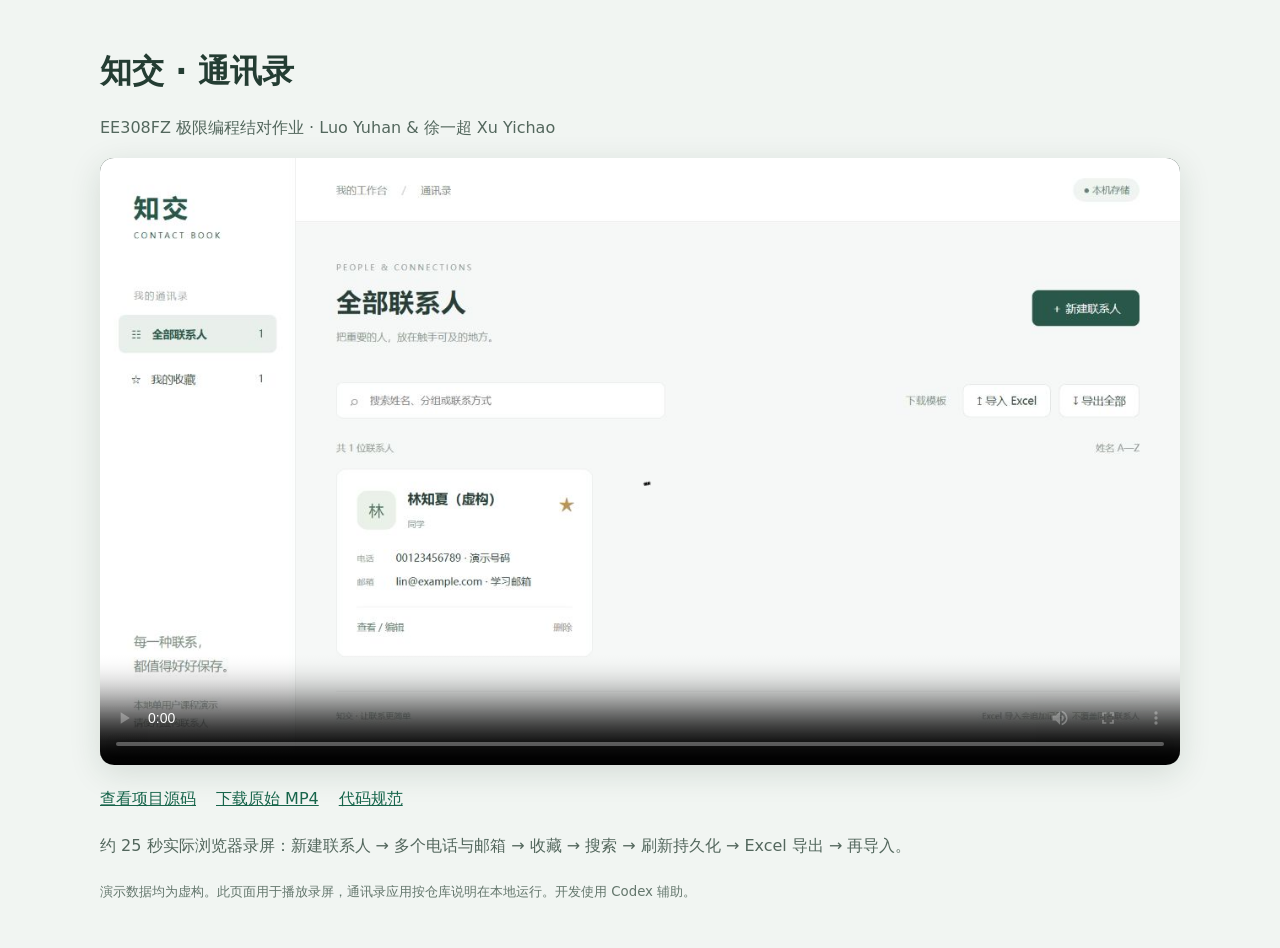
==== docs/index.html @ b378364c "docs: add public source and video playback entry" ====
<!doctype html><html lang="zh-CN"><head><meta charset="utf-8"><meta name="viewport" content="width=device-width,initial-scale=1"><title>知交通讯录 · 功能演示</title><style>body{margin:0;background:#f1f5f2;color:#243d33;font:16px/1.7 system-ui,"Microsoft YaHei",sans-serif}main{max-width:1080px;margin:44px auto;padding:0 24px}h1{font-size:32px;margin-bottom:6px}p{color:#53675d}video{display:block;width:100%;background:#12251c;border-radius:14px;box-shadow:0 8px 32px #18352220}nav{display:flex;gap:20px;flex-wrap:wrap;margin:20px 0}a{color:#17654b}small{display:block;margin:22px 0;color:#64776d}</style></head><body><main><h1>知交 · 通讯录</h1><p>EE308FZ 极限编程结对作业 · Luo Yuhan &amp; 徐一超 Xu Yichao</p><video controls preload="metadata" playsinline poster="assets/01-contact.jpg"><source src="通讯录核心功能演示.mp4" type="video/mp4">浏览器暂不支持视频播放，请使用下方下载链接。</video><nav><a href="https://github.com/Zarvik188/zhijiao-addressbook">查看项目源码</a><a href="通讯录核心功能演示.mp4" download>下载原始 MP4</a><a href="https://github.com/Zarvik188/zhijiao-addressbook/blob/main/codestyle.md">代码规范</a></nav><p>约 25 秒实际浏览器录屏：新建联系人 → 多个电话与邮箱 → 收藏 → 搜索 → 刷新持久化 → Excel 导出 → 再导入。</p><small>演示数据均为虚构。此页面用于播放录屏，通讯录应用按仓库说明在本地运行。开发使用 Codex 辅助。</small></main></body></html>
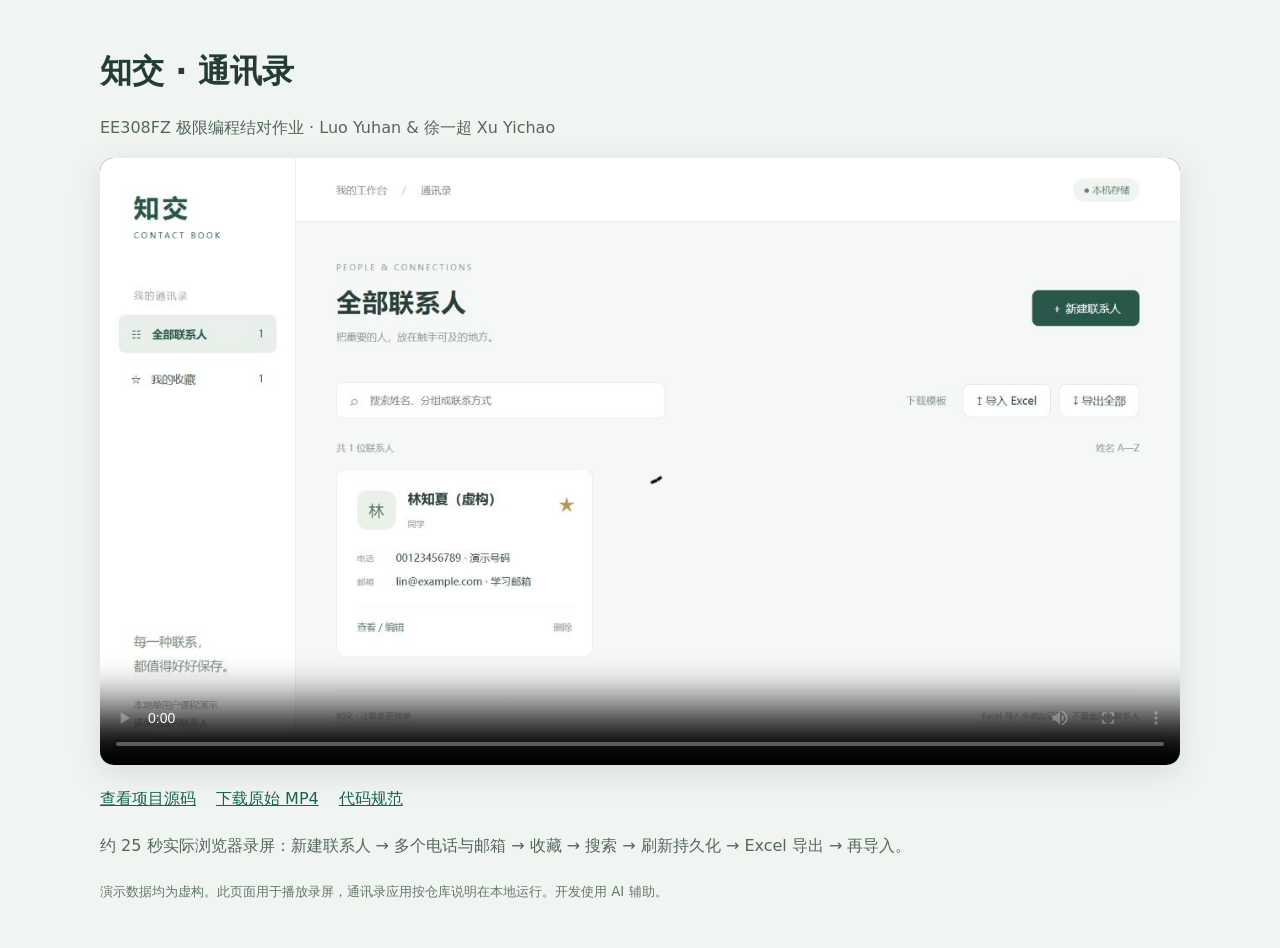
==== commit 1d9563b8: "docs: clarify member attribution and AI-assisted workflow" ====
--- a/docs/index.html
+++ b/docs/index.html
@@ -1 +1 @@
-<!doctype html><html lang="zh-CN"><head><meta charset="utf-8"><meta name="viewport" content="width=device-width,initial-scale=1"><title>知交通讯录 · 功能演示</title><style>body{margin:0;background:#f1f5f2;color:#243d33;font:16px/1.7 system-ui,"Microsoft YaHei",sans-serif}main{max-width:1080px;margin:44px auto;padding:0 24px}h1{font-size:32px;margin-bottom:6px}p{color:#53675d}video{display:block;width:100%;background:#12251c;border-radius:14px;box-shadow:0 8px 32px #18352220}nav{display:flex;gap:20px;flex-wrap:wrap;margin:20px 0}a{color:#17654b}small{display:block;margin:22px 0;color:#64776d}</style></head><body><main><h1>知交 · 通讯录</h1><p>EE308FZ 极限编程结对作业 · Luo Yuhan &amp; 徐一超 Xu Yichao</p><video controls preload="metadata" playsinline poster="assets/01-contact.jpg"><source src="通讯录核心功能演示.mp4" type="video/mp4">浏览器暂不支持视频播放，请使用下方下载链接。</video><nav><a href="https://github.com/Zarvik188/zhijiao-addressbook">查看项目源码</a><a href="通讯录核心功能演示.mp4" download>下载原始 MP4</a><a href="https://github.com/Zarvik188/zhijiao-addressbook/blob/main/codestyle.md">代码规范</a></nav><p>约 25 秒实际浏览器录屏：新建联系人 → 多个电话与邮箱 → 收藏 → 搜索 → 刷新持久化 → Excel 导出 → 再导入。</p><small>演示数据均为虚构。此页面用于播放录屏，通讯录应用按仓库说明在本地运行。开发使用 Codex 辅助。</small></main></body></html>+<!doctype html><html lang="zh-CN"><head><meta charset="utf-8"><meta name="viewport" content="width=device-width,initial-scale=1"><title>知交通讯录 · 功能演示</title><style>body{margin:0;background:#f1f5f2;color:#243d33;font:16px/1.7 system-ui,"Microsoft YaHei",sans-serif}main{max-width:1080px;margin:44px auto;padding:0 24px}h1{font-size:32px;margin-bottom:6px}p{color:#53675d}video{display:block;width:100%;background:#12251c;border-radius:14px;box-shadow:0 8px 32px #18352220}nav{display:flex;gap:20px;flex-wrap:wrap;margin:20px 0}a{color:#17654b}small{display:block;margin:22px 0;color:#64776d}</style></head><body><main><h1>知交 · 通讯录</h1><p>EE308FZ 极限编程结对作业 · Luo Yuhan &amp; 徐一超 Xu Yichao</p><video controls preload="metadata" playsinline poster="assets/01-contact.jpg"><source src="通讯录核心功能演示.mp4" type="video/mp4">浏览器暂不支持视频播放，请使用下方下载链接。</video><nav><a href="https://github.com/Zarvik188/zhijiao-addressbook">查看项目源码</a><a href="通讯录核心功能演示.mp4" download>下载原始 MP4</a><a href="https://github.com/Zarvik188/zhijiao-addressbook/blob/main/codestyle.md">代码规范</a></nav><p>约 25 秒实际浏览器录屏：新建联系人 → 多个电话与邮箱 → 收藏 → 搜索 → 刷新持久化 → Excel 导出 → 再导入。</p><small>演示数据均为虚构。此页面用于播放录屏，通讯录应用按仓库说明在本地运行。开发使用 AI 辅助。</small></main></body></html>
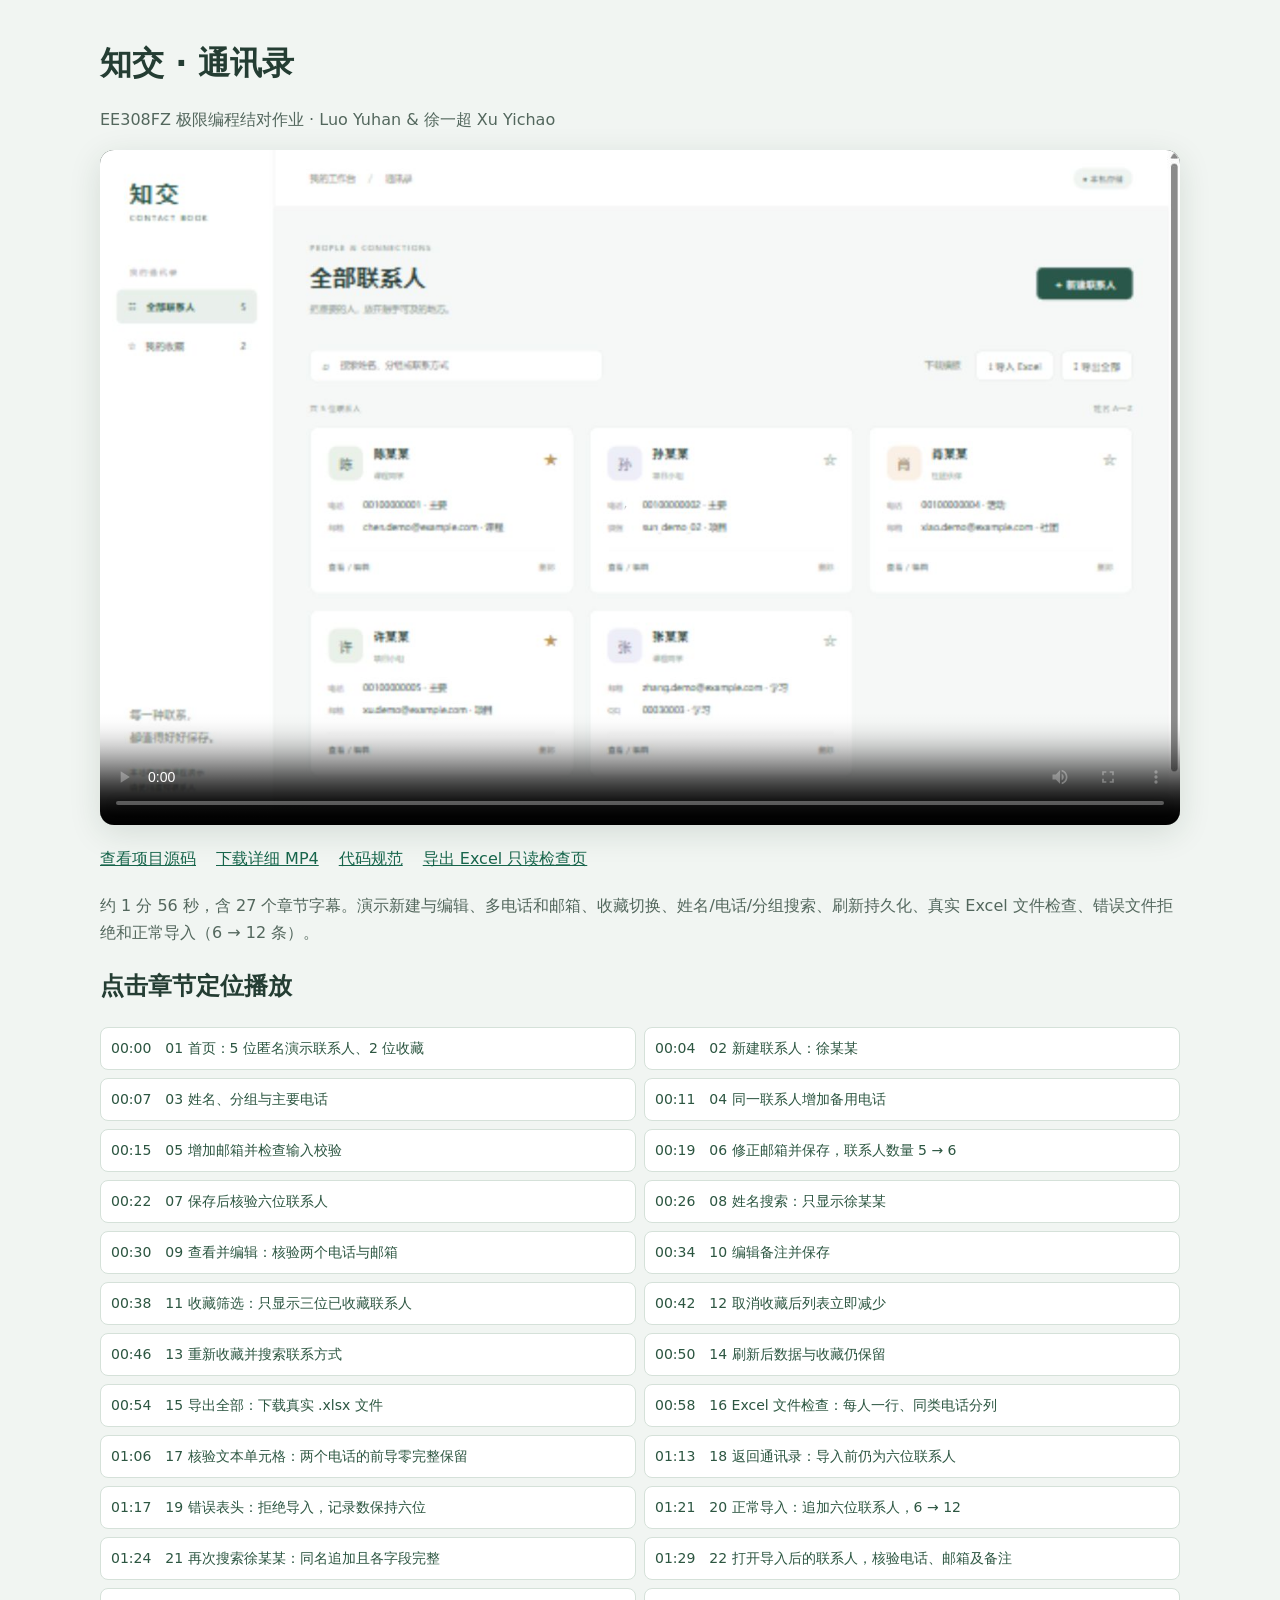
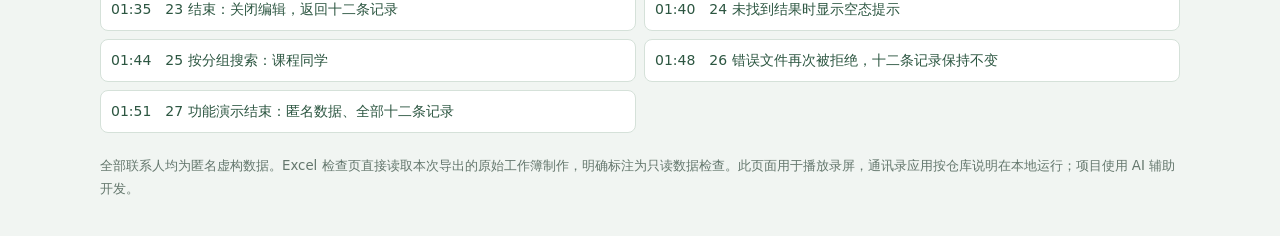
==== commit fa2d0e18: "feat: add detailed anonymous demo and clear stale form errors" ====
--- a/docs/index.html
+++ b/docs/index.html
@@ -1 +1 @@
-<!doctype html><html lang="zh-CN"><head><meta charset="utf-8"><meta name="viewport" content="width=device-width,initial-scale=1"><title>知交通讯录 · 功能演示</title><style>body{margin:0;background:#f1f5f2;color:#243d33;font:16px/1.7 system-ui,"Microsoft YaHei",sans-serif}main{max-width:1080px;margin:44px auto;padding:0 24px}h1{font-size:32px;margin-bottom:6px}p{color:#53675d}video{display:block;width:100%;background:#12251c;border-radius:14px;box-shadow:0 8px 32px #18352220}nav{display:flex;gap:20px;flex-wrap:wrap;margin:20px 0}a{color:#17654b}small{display:block;margin:22px 0;color:#64776d}</style></head><body><main><h1>知交 · 通讯录</h1><p>EE308FZ 极限编程结对作业 · Luo Yuhan &amp; 徐一超 Xu Yichao</p><video controls preload="metadata" playsinline poster="assets/01-contact.jpg"><source src="通讯录核心功能演示.mp4" type="video/mp4">浏览器暂不支持视频播放，请使用下方下载链接。</video><nav><a href="https://github.com/Zarvik188/zhijiao-addressbook">查看项目源码</a><a href="通讯录核心功能演示.mp4" download>下载原始 MP4</a><a href="https://github.com/Zarvik188/zhijiao-addressbook/blob/main/codestyle.md">代码规范</a></nav><p>约 25 秒实际浏览器录屏：新建联系人 → 多个电话与邮箱 → 收藏 → 搜索 → 刷新持久化 → Excel 导出 → 再导入。</p><small>演示数据均为虚构。此页面用于播放录屏，通讯录应用按仓库说明在本地运行。开发使用 AI 辅助。</small></main></body></html>+<!doctype html><html lang="zh-CN"><head><meta charset="utf-8"><meta name="viewport" content="width=device-width,initial-scale=1"><title>知交通讯录 · 详细功能演示</title><style>body{margin:0;background:#f1f5f2;color:#243d33;font:16px/1.7 system-ui,"Microsoft YaHei",sans-serif}main{max-width:1080px;margin:36px auto;padding:0 24px}h1{font-size:32px;margin-bottom:6px}p{color:#53675d}video{display:block;width:100%;background:#12251c;border-radius:14px;box-shadow:0 8px 32px #18352220}nav{display:flex;gap:20px;flex-wrap:wrap;margin:20px 0}a{color:#17654b}small{display:block;margin:22px 0;color:#64776d}ol{padding:0;list-style:none;display:grid;grid-template-columns:1fr 1fr;gap:8px}button{text-align:left;width:100%;border:1px solid #d5e1d9;border-radius:8px;background:white;color:#2c5641;padding:10px;font:14px/1.5 system-ui;cursor:pointer}@media(max-width:700px){ol{grid-template-columns:1fr}}</style></head><body><main><h1>知交 · 通讯录</h1><p>EE308FZ 极限编程结对作业 · Luo Yuhan &amp; 徐一超 Xu Yichao</p><video id="demo" controls preload="metadata" playsinline poster="assets/01-contact.jpg"><source src="通讯录核心功能演示.mp4?v=1.1.0" type="video/mp4">浏览器暂不支持视频播放，请使用下方下载链接。</video><nav><a href="https://github.com/Zarvik188/zhijiao-addressbook">查看项目源码</a><a href="通讯录核心功能演示.mp4?v=1.1.0" download>下载详细 MP4</a><a href="https://github.com/Zarvik188/zhijiao-addressbook/blob/main/codestyle.md">代码规范</a><a href="excel-check.html">导出 Excel 只读检查页</a></nav><p>约 1 分 56 秒，含 27 个章节字幕。演示新建与编辑、多电话和邮箱、收藏切换、姓名/电话/分组搜索、刷新持久化、真实 Excel 文件检查、错误文件拒绝和正常导入（6 → 12 条）。</p><h2>点击章节定位播放</h2><ol><li><button onclick="const v=document.getElementById('demo');v.currentTime=0;v.play()">00:00　01 首页：5 位匿名演示联系人、2 位收藏</button></li><li><button onclick="const v=document.getElementById('demo');v.currentTime=4;v.play()">00:04　02 新建联系人：徐某某</button></li><li><button onclick="const v=document.getElementById('demo');v.currentTime=7;v.play()">00:07　03 姓名、分组与主要电话</button></li><li><button onclick="const v=document.getElementById('demo');v.currentTime=11;v.play()">00:11　04 同一联系人增加备用电话</button></li><li><button onclick="const v=document.getElementById('demo');v.currentTime=15;v.play()">00:15　05 增加邮箱并检查输入校验</button></li><li><button onclick="const v=document.getElementById('demo');v.currentTime=19;v.play()">00:19　06 修正邮箱并保存，联系人数量 5 → 6</button></li><li><button onclick="const v=document.getElementById('demo');v.currentTime=22;v.play()">00:22　07 保存后核验六位联系人</button></li><li><button onclick="const v=document.getElementById('demo');v.currentTime=26;v.play()">00:26　08 姓名搜索：只显示徐某某</button></li><li><button onclick="const v=document.getElementById('demo');v.currentTime=30;v.play()">00:30　09 查看并编辑：核验两个电话与邮箱</button></li><li><button onclick="const v=document.getElementById('demo');v.currentTime=34;v.play()">00:34　10 编辑备注并保存</button></li><li><button onclick="const v=document.getElementById('demo');v.currentTime=38;v.play()">00:38　11 收藏筛选：只显示三位已收藏联系人</button></li><li><button onclick="const v=document.getElementById('demo');v.currentTime=42;v.play()">00:42　12 取消收藏后列表立即减少</button></li><li><button onclick="const v=document.getElementById('demo');v.currentTime=46;v.play()">00:46　13 重新收藏并搜索联系方式</button></li><li><button onclick="const v=document.getElementById('demo');v.currentTime=50;v.play()">00:50　14 刷新后数据与收藏仍保留</button></li><li><button onclick="const v=document.getElementById('demo');v.currentTime=54;v.play()">00:54　15 导出全部：下载真实 .xlsx 文件</button></li><li><button onclick="const v=document.getElementById('demo');v.currentTime=58;v.play()">00:58　16 Excel 文件检查：每人一行、同类电话分列</button></li><li><button onclick="const v=document.getElementById('demo');v.currentTime=66;v.play()">01:06　17 核验文本单元格：两个电话的前导零完整保留</button></li><li><button onclick="const v=document.getElementById('demo');v.currentTime=73;v.play()">01:13　18 返回通讯录：导入前仍为六位联系人</button></li><li><button onclick="const v=document.getElementById('demo');v.currentTime=77;v.play()">01:17　19 错误表头：拒绝导入，记录数保持六位</button></li><li><button onclick="const v=document.getElementById('demo');v.currentTime=81;v.play()">01:21　20 正常导入：追加六位联系人，6 → 12</button></li><li><button onclick="const v=document.getElementById('demo');v.currentTime=84;v.play()">01:24　21 再次搜索徐某某：同名追加且各字段完整</button></li><li><button onclick="const v=document.getElementById('demo');v.currentTime=89;v.play()">01:29　22 打开导入后的联系人，核验电话、邮箱及备注</button></li><li><button onclick="const v=document.getElementById('demo');v.currentTime=95;v.play()">01:35　23 结束：关闭编辑，返回十二条记录</button></li><li><button onclick="const v=document.getElementById('demo');v.currentTime=100;v.play()">01:40　24 未找到结果时显示空态提示</button></li><li><button onclick="const v=document.getElementById('demo');v.currentTime=104;v.play()">01:44　25 按分组搜索：课程同学</button></li><li><button onclick="const v=document.getElementById('demo');v.currentTime=108;v.play()">01:48　26 错误文件再次被拒绝，十二条记录保持不变</button></li><li><button onclick="const v=document.getElementById('demo');v.currentTime=111;v.play()">01:51　27 功能演示结束：匿名数据、全部十二条记录</button></li></ol><small>全部联系人均为匿名虚构数据。Excel 检查页直接读取本次导出的原始工作簿制作，明确标注为只读数据检查。此页面用于播放录屏，通讯录应用按仓库说明在本地运行；项目使用 AI 辅助开发。</small></main></body></html>
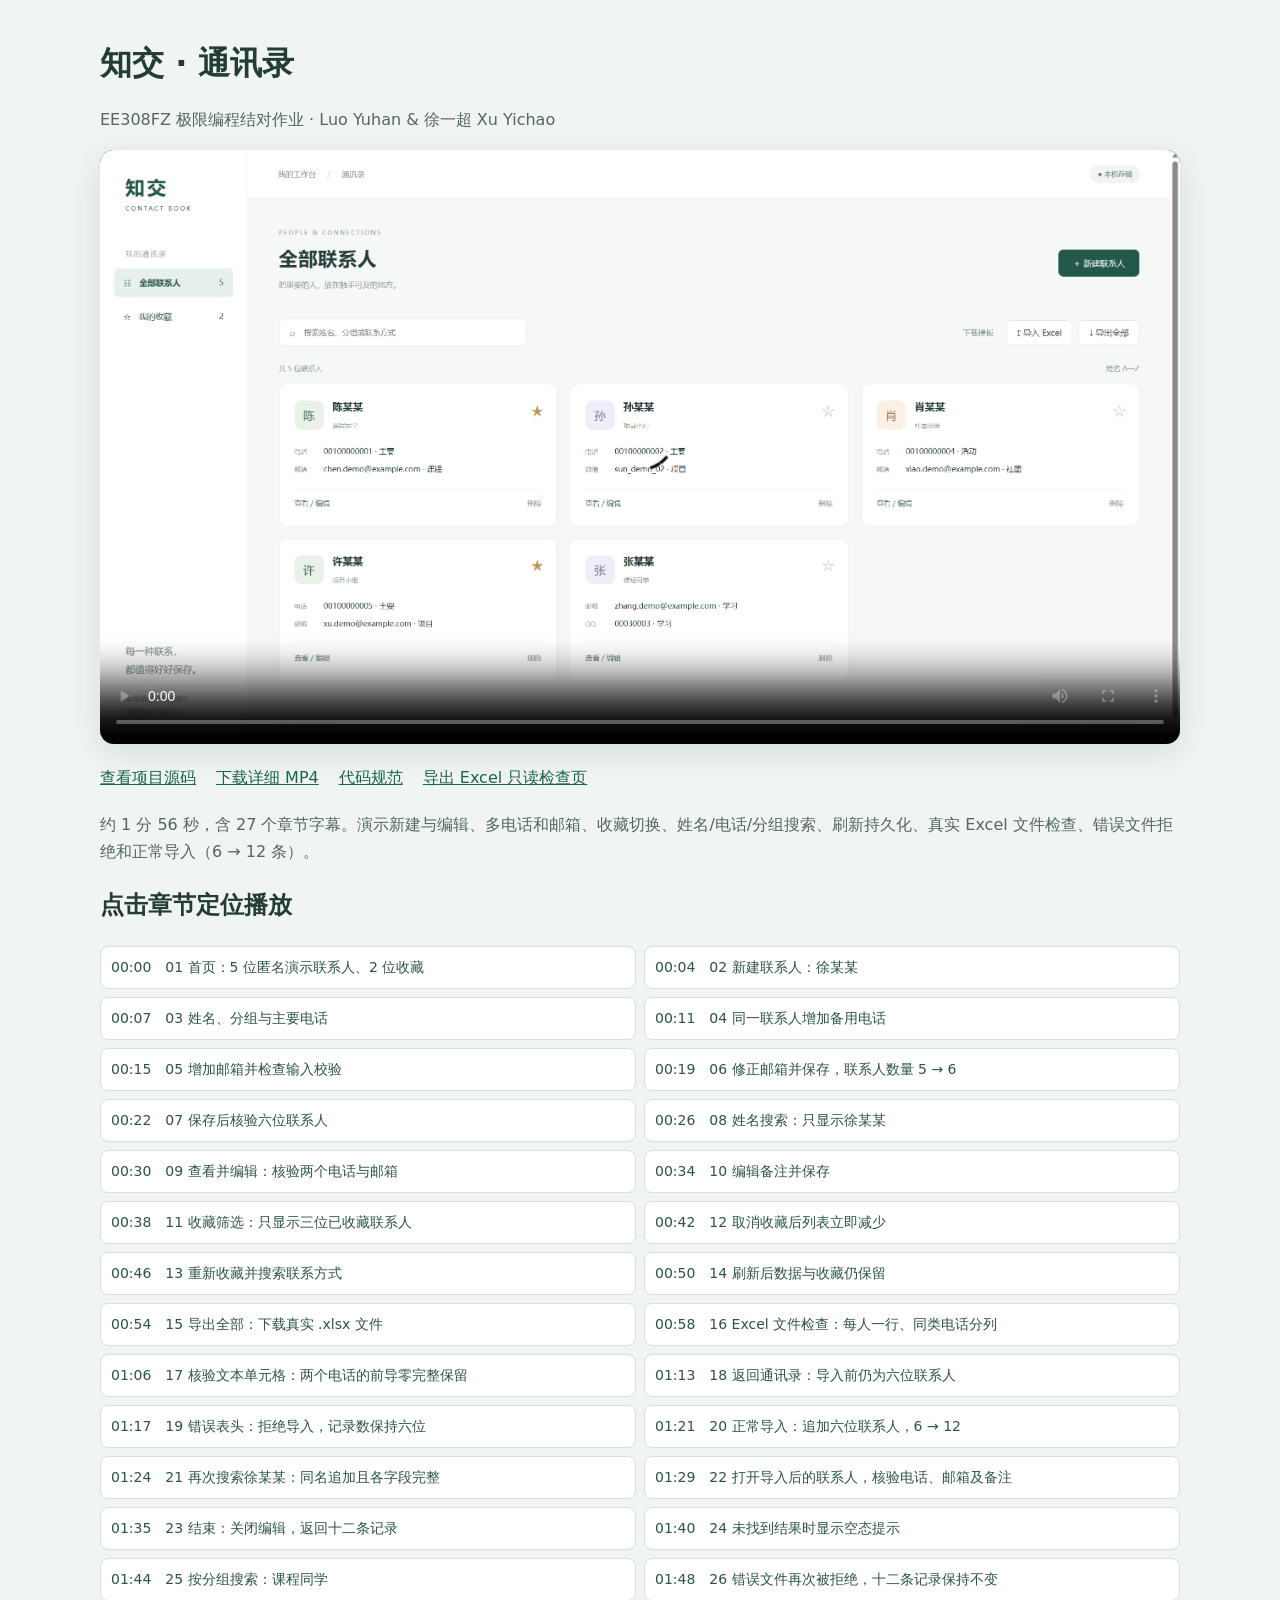
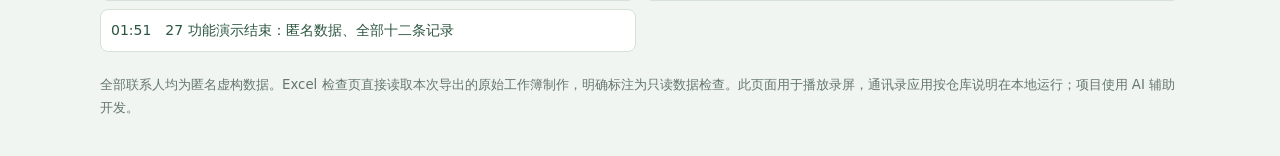
==== commit 77ddaae0: "fix: replace compressed screenshots with native PNG captures" ====
--- a/docs/index.html
+++ b/docs/index.html
@@ -1 +1 @@
-<!doctype html><html lang="zh-CN"><head><meta charset="utf-8"><meta name="viewport" content="width=device-width,initial-scale=1"><title>知交通讯录 · 详细功能演示</title><style>body{margin:0;background:#f1f5f2;color:#243d33;font:16px/1.7 system-ui,"Microsoft YaHei",sans-serif}main{max-width:1080px;margin:36px auto;padding:0 24px}h1{font-size:32px;margin-bottom:6px}p{color:#53675d}video{display:block;width:100%;background:#12251c;border-radius:14px;box-shadow:0 8px 32px #18352220}nav{display:flex;gap:20px;flex-wrap:wrap;margin:20px 0}a{color:#17654b}small{display:block;margin:22px 0;color:#64776d}ol{padding:0;list-style:none;display:grid;grid-template-columns:1fr 1fr;gap:8px}button{text-align:left;width:100%;border:1px solid #d5e1d9;border-radius:8px;background:white;color:#2c5641;padding:10px;font:14px/1.5 system-ui;cursor:pointer}@media(max-width:700px){ol{grid-template-columns:1fr}}</style></head><body><main><h1>知交 · 通讯录</h1><p>EE308FZ 极限编程结对作业 · Luo Yuhan &amp; 徐一超 Xu Yichao</p><video id="demo" controls preload="metadata" playsinline poster="assets/01-contact.jpg"><source src="通讯录核心功能演示.mp4?v=1.1.0" type="video/mp4">浏览器暂不支持视频播放，请使用下方下载链接。</video><nav><a href="https://github.com/Zarvik188/zhijiao-addressbook">查看项目源码</a><a href="通讯录核心功能演示.mp4?v=1.1.0" download>下载详细 MP4</a><a href="https://github.com/Zarvik188/zhijiao-addressbook/blob/main/codestyle.md">代码规范</a><a href="excel-check.html">导出 Excel 只读检查页</a></nav><p>约 1 分 56 秒，含 27 个章节字幕。演示新建与编辑、多电话和邮箱、收藏切换、姓名/电话/分组搜索、刷新持久化、真实 Excel 文件检查、错误文件拒绝和正常导入（6 → 12 条）。</p><h2>点击章节定位播放</h2><ol><li><button onclick="const v=document.getElementById('demo');v.currentTime=0;v.play()">00:00　01 首页：5 位匿名演示联系人、2 位收藏</button></li><li><button onclick="const v=document.getElementById('demo');v.currentTime=4;v.play()">00:04　02 新建联系人：徐某某</button></li><li><button onclick="const v=document.getElementById('demo');v.currentTime=7;v.play()">00:07　03 姓名、分组与主要电话</button></li><li><button onclick="const v=document.getElementById('demo');v.currentTime=11;v.play()">00:11　04 同一联系人增加备用电话</button></li><li><button onclick="const v=document.getElementById('demo');v.currentTime=15;v.play()">00:15　05 增加邮箱并检查输入校验</button></li><li><button onclick="const v=document.getElementById('demo');v.currentTime=19;v.play()">00:19　06 修正邮箱并保存，联系人数量 5 → 6</button></li><li><button onclick="const v=document.getElementById('demo');v.currentTime=22;v.play()">00:22　07 保存后核验六位联系人</button></li><li><button onclick="const v=document.getElementById('demo');v.currentTime=26;v.play()">00:26　08 姓名搜索：只显示徐某某</button></li><li><button onclick="const v=document.getElementById('demo');v.currentTime=30;v.play()">00:30　09 查看并编辑：核验两个电话与邮箱</button></li><li><button onclick="const v=document.getElementById('demo');v.currentTime=34;v.play()">00:34　10 编辑备注并保存</button></li><li><button onclick="const v=document.getElementById('demo');v.currentTime=38;v.play()">00:38　11 收藏筛选：只显示三位已收藏联系人</button></li><li><button onclick="const v=document.getElementById('demo');v.currentTime=42;v.play()">00:42　12 取消收藏后列表立即减少</button></li><li><button onclick="const v=document.getElementById('demo');v.currentTime=46;v.play()">00:46　13 重新收藏并搜索联系方式</button></li><li><button onclick="const v=document.getElementById('demo');v.currentTime=50;v.play()">00:50　14 刷新后数据与收藏仍保留</button></li><li><button onclick="const v=document.getElementById('demo');v.currentTime=54;v.play()">00:54　15 导出全部：下载真实 .xlsx 文件</button></li><li><button onclick="const v=document.getElementById('demo');v.currentTime=58;v.play()">00:58　16 Excel 文件检查：每人一行、同类电话分列</button></li><li><button onclick="const v=document.getElementById('demo');v.currentTime=66;v.play()">01:06　17 核验文本单元格：两个电话的前导零完整保留</button></li><li><button onclick="const v=document.getElementById('demo');v.currentTime=73;v.play()">01:13　18 返回通讯录：导入前仍为六位联系人</button></li><li><button onclick="const v=document.getElementById('demo');v.currentTime=77;v.play()">01:17　19 错误表头：拒绝导入，记录数保持六位</button></li><li><button onclick="const v=document.getElementById('demo');v.currentTime=81;v.play()">01:21　20 正常导入：追加六位联系人，6 → 12</button></li><li><button onclick="const v=document.getElementById('demo');v.currentTime=84;v.play()">01:24　21 再次搜索徐某某：同名追加且各字段完整</button></li><li><button onclick="const v=document.getElementById('demo');v.currentTime=89;v.play()">01:29　22 打开导入后的联系人，核验电话、邮箱及备注</button></li><li><button onclick="const v=document.getElementById('demo');v.currentTime=95;v.play()">01:35　23 结束：关闭编辑，返回十二条记录</button></li><li><button onclick="const v=document.getElementById('demo');v.currentTime=100;v.play()">01:40　24 未找到结果时显示空态提示</button></li><li><button onclick="const v=document.getElementById('demo');v.currentTime=104;v.play()">01:44　25 按分组搜索：课程同学</button></li><li><button onclick="const v=document.getElementById('demo');v.currentTime=108;v.play()">01:48　26 错误文件再次被拒绝，十二条记录保持不变</button></li><li><button onclick="const v=document.getElementById('demo');v.currentTime=111;v.play()">01:51　27 功能演示结束：匿名数据、全部十二条记录</button></li></ol><small>全部联系人均为匿名虚构数据。Excel 检查页直接读取本次导出的原始工作簿制作，明确标注为只读数据检查。此页面用于播放录屏，通讯录应用按仓库说明在本地运行；项目使用 AI 辅助开发。</small></main></body></html>+<!doctype html><html lang="zh-CN"><head><meta charset="utf-8"><meta name="viewport" content="width=device-width,initial-scale=1"><title>知交通讯录 · 详细功能演示</title><style>body{margin:0;background:#f1f5f2;color:#243d33;font:16px/1.7 system-ui,"Microsoft YaHei",sans-serif}main{max-width:1080px;margin:36px auto;padding:0 24px}h1{font-size:32px;margin-bottom:6px}p{color:#53675d}video{display:block;width:100%;background:#12251c;border-radius:14px;box-shadow:0 8px 32px #18352220}nav{display:flex;gap:20px;flex-wrap:wrap;margin:20px 0}a{color:#17654b}small{display:block;margin:22px 0;color:#64776d}ol{padding:0;list-style:none;display:grid;grid-template-columns:1fr 1fr;gap:8px}button{text-align:left;width:100%;border:1px solid #d5e1d9;border-radius:8px;background:white;color:#2c5641;padding:10px;font:14px/1.5 system-ui;cursor:pointer}@media(max-width:700px){ol{grid-template-columns:1fr}}</style></head><body><main><h1>知交 · 通讯录</h1><p>EE308FZ 极限编程结对作业 · Luo Yuhan &amp; 徐一超 Xu Yichao</p><video id="demo" controls preload="metadata" playsinline poster="assets/01-contact-hd.png"><source src="通讯录核心功能演示.mp4?v=1.1.0" type="video/mp4">浏览器暂不支持视频播放，请使用下方下载链接。</video><nav><a href="https://github.com/Zarvik188/zhijiao-addressbook">查看项目源码</a><a href="通讯录核心功能演示.mp4?v=1.1.0" download>下载详细 MP4</a><a href="https://github.com/Zarvik188/zhijiao-addressbook/blob/main/codestyle.md">代码规范</a><a href="excel-check.html">导出 Excel 只读检查页</a></nav><p>约 1 分 56 秒，含 27 个章节字幕。演示新建与编辑、多电话和邮箱、收藏切换、姓名/电话/分组搜索、刷新持久化、真实 Excel 文件检查、错误文件拒绝和正常导入（6 → 12 条）。</p><h2>点击章节定位播放</h2><ol><li><button onclick="const v=document.getElementById('demo');v.currentTime=0;v.play()">00:00　01 首页：5 位匿名演示联系人、2 位收藏</button></li><li><button onclick="const v=document.getElementById('demo');v.currentTime=4;v.play()">00:04　02 新建联系人：徐某某</button></li><li><button onclick="const v=document.getElementById('demo');v.currentTime=7;v.play()">00:07　03 姓名、分组与主要电话</button></li><li><button onclick="const v=document.getElementById('demo');v.currentTime=11;v.play()">00:11　04 同一联系人增加备用电话</button></li><li><button onclick="const v=document.getElementById('demo');v.currentTime=15;v.play()">00:15　05 增加邮箱并检查输入校验</button></li><li><button onclick="const v=document.getElementById('demo');v.currentTime=19;v.play()">00:19　06 修正邮箱并保存，联系人数量 5 → 6</button></li><li><button onclick="const v=document.getElementById('demo');v.currentTime=22;v.play()">00:22　07 保存后核验六位联系人</button></li><li><button onclick="const v=document.getElementById('demo');v.currentTime=26;v.play()">00:26　08 姓名搜索：只显示徐某某</button></li><li><button onclick="const v=document.getElementById('demo');v.currentTime=30;v.play()">00:30　09 查看并编辑：核验两个电话与邮箱</button></li><li><button onclick="const v=document.getElementById('demo');v.currentTime=34;v.play()">00:34　10 编辑备注并保存</button></li><li><button onclick="const v=document.getElementById('demo');v.currentTime=38;v.play()">00:38　11 收藏筛选：只显示三位已收藏联系人</button></li><li><button onclick="const v=document.getElementById('demo');v.currentTime=42;v.play()">00:42　12 取消收藏后列表立即减少</button></li><li><button onclick="const v=document.getElementById('demo');v.currentTime=46;v.play()">00:46　13 重新收藏并搜索联系方式</button></li><li><button onclick="const v=document.getElementById('demo');v.currentTime=50;v.play()">00:50　14 刷新后数据与收藏仍保留</button></li><li><button onclick="const v=document.getElementById('demo');v.currentTime=54;v.play()">00:54　15 导出全部：下载真实 .xlsx 文件</button></li><li><button onclick="const v=document.getElementById('demo');v.currentTime=58;v.play()">00:58　16 Excel 文件检查：每人一行、同类电话分列</button></li><li><button onclick="const v=document.getElementById('demo');v.currentTime=66;v.play()">01:06　17 核验文本单元格：两个电话的前导零完整保留</button></li><li><button onclick="const v=document.getElementById('demo');v.currentTime=73;v.play()">01:13　18 返回通讯录：导入前仍为六位联系人</button></li><li><button onclick="const v=document.getElementById('demo');v.currentTime=77;v.play()">01:17　19 错误表头：拒绝导入，记录数保持六位</button></li><li><button onclick="const v=document.getElementById('demo');v.currentTime=81;v.play()">01:21　20 正常导入：追加六位联系人，6 → 12</button></li><li><button onclick="const v=document.getElementById('demo');v.currentTime=84;v.play()">01:24　21 再次搜索徐某某：同名追加且各字段完整</button></li><li><button onclick="const v=document.getElementById('demo');v.currentTime=89;v.play()">01:29　22 打开导入后的联系人，核验电话、邮箱及备注</button></li><li><button onclick="const v=document.getElementById('demo');v.currentTime=95;v.play()">01:35　23 结束：关闭编辑，返回十二条记录</button></li><li><button onclick="const v=document.getElementById('demo');v.currentTime=100;v.play()">01:40　24 未找到结果时显示空态提示</button></li><li><button onclick="const v=document.getElementById('demo');v.currentTime=104;v.play()">01:44　25 按分组搜索：课程同学</button></li><li><button onclick="const v=document.getElementById('demo');v.currentTime=108;v.play()">01:48　26 错误文件再次被拒绝，十二条记录保持不变</button></li><li><button onclick="const v=document.getElementById('demo');v.currentTime=111;v.play()">01:51　27 功能演示结束：匿名数据、全部十二条记录</button></li></ol><small>全部联系人均为匿名虚构数据。Excel 检查页直接读取本次导出的原始工作簿制作，明确标注为只读数据检查。此页面用于播放录屏，通讯录应用按仓库说明在本地运行；项目使用 AI 辅助开发。</small></main></body></html>
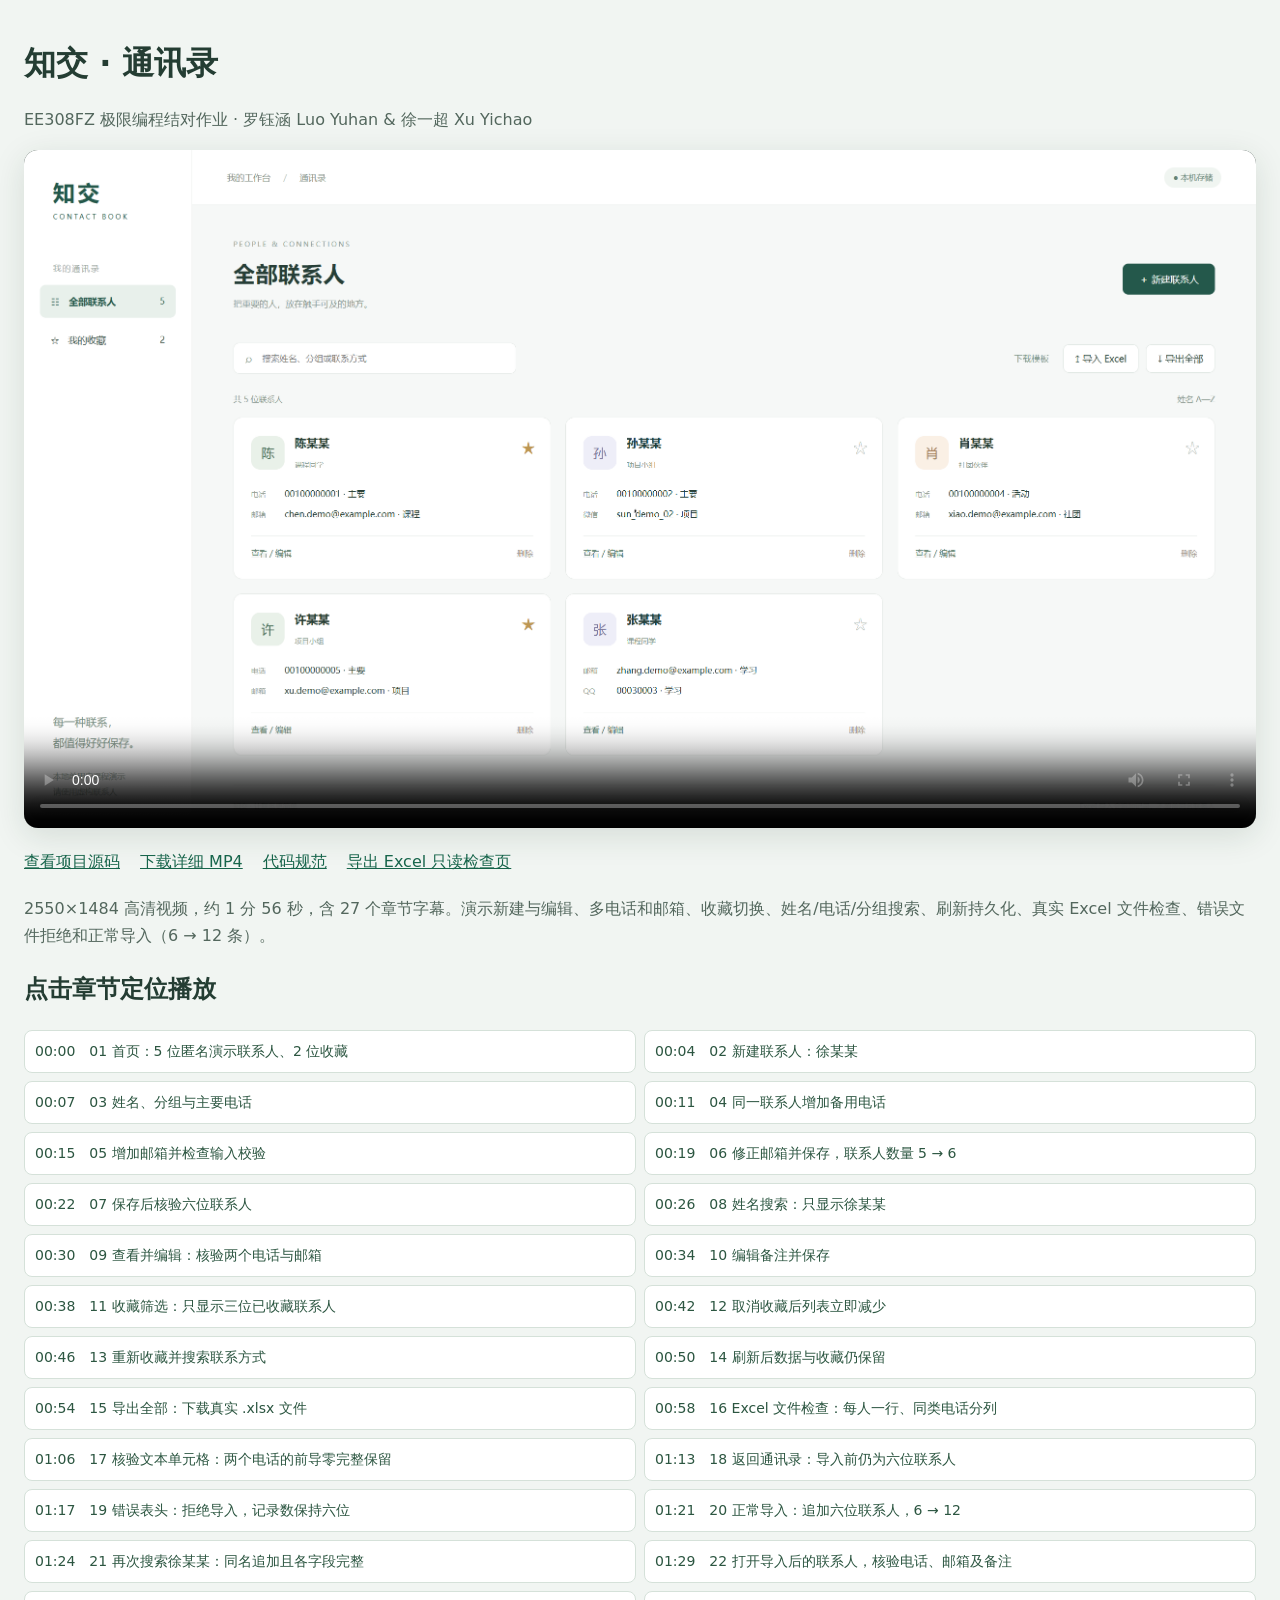
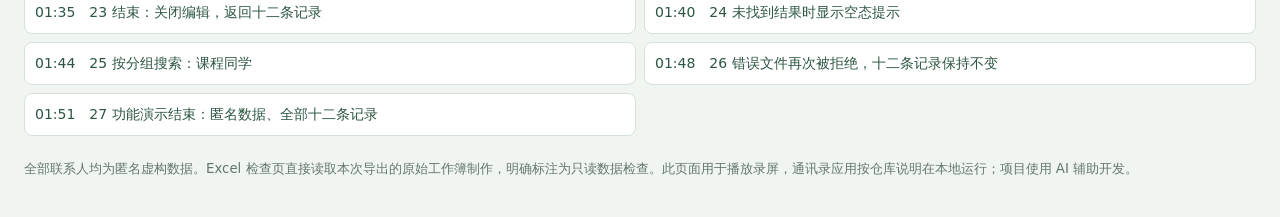
==== commit 65f4d4c5: "docs: publish cursor-free high-resolution functional demo" ====
--- a/docs/index.html
+++ b/docs/index.html
@@ -1 +1 @@
-<!doctype html><html lang="zh-CN"><head><meta charset="utf-8"><meta name="viewport" content="width=device-width,initial-scale=1"><title>知交通讯录 · 详细功能演示</title><style>body{margin:0;background:#f1f5f2;color:#243d33;font:16px/1.7 system-ui,"Microsoft YaHei",sans-serif}main{max-width:1080px;margin:36px auto;padding:0 24px}h1{font-size:32px;margin-bottom:6px}p{color:#53675d}video{display:block;width:100%;background:#12251c;border-radius:14px;box-shadow:0 8px 32px #18352220}nav{display:flex;gap:20px;flex-wrap:wrap;margin:20px 0}a{color:#17654b}small{display:block;margin:22px 0;color:#64776d}ol{padding:0;list-style:none;display:grid;grid-template-columns:1fr 1fr;gap:8px}button{text-align:left;width:100%;border:1px solid #d5e1d9;border-radius:8px;background:white;color:#2c5641;padding:10px;font:14px/1.5 system-ui;cursor:pointer}@media(max-width:700px){ol{grid-template-columns:1fr}}</style></head><body><main><h1>知交 · 通讯录</h1><p>EE308FZ 极限编程结对作业 · Luo Yuhan &amp; 徐一超 Xu Yichao</p><video id="demo" controls preload="metadata" playsinline poster="assets/01-contact-hd.png"><source src="通讯录核心功能演示.mp4?v=1.1.0" type="video/mp4">浏览器暂不支持视频播放，请使用下方下载链接。</video><nav><a href="https://github.com/Zarvik188/zhijiao-addressbook">查看项目源码</a><a href="通讯录核心功能演示.mp4?v=1.1.0" download>下载详细 MP4</a><a href="https://github.com/Zarvik188/zhijiao-addressbook/blob/main/codestyle.md">代码规范</a><a href="excel-check.html">导出 Excel 只读检查页</a></nav><p>约 1 分 56 秒，含 27 个章节字幕。演示新建与编辑、多电话和邮箱、收藏切换、姓名/电话/分组搜索、刷新持久化、真实 Excel 文件检查、错误文件拒绝和正常导入（6 → 12 条）。</p><h2>点击章节定位播放</h2><ol><li><button onclick="const v=document.getElementById('demo');v.currentTime=0;v.play()">00:00　01 首页：5 位匿名演示联系人、2 位收藏</button></li><li><button onclick="const v=document.getElementById('demo');v.currentTime=4;v.play()">00:04　02 新建联系人：徐某某</button></li><li><button onclick="const v=document.getElementById('demo');v.currentTime=7;v.play()">00:07　03 姓名、分组与主要电话</button></li><li><button onclick="const v=document.getElementById('demo');v.currentTime=11;v.play()">00:11　04 同一联系人增加备用电话</button></li><li><button onclick="const v=document.getElementById('demo');v.currentTime=15;v.play()">00:15　05 增加邮箱并检查输入校验</button></li><li><button onclick="const v=document.getElementById('demo');v.currentTime=19;v.play()">00:19　06 修正邮箱并保存，联系人数量 5 → 6</button></li><li><button onclick="const v=document.getElementById('demo');v.currentTime=22;v.play()">00:22　07 保存后核验六位联系人</button></li><li><button onclick="const v=document.getElementById('demo');v.currentTime=26;v.play()">00:26　08 姓名搜索：只显示徐某某</button></li><li><button onclick="const v=document.getElementById('demo');v.currentTime=30;v.play()">00:30　09 查看并编辑：核验两个电话与邮箱</button></li><li><button onclick="const v=document.getElementById('demo');v.currentTime=34;v.play()">00:34　10 编辑备注并保存</button></li><li><button onclick="const v=document.getElementById('demo');v.currentTime=38;v.play()">00:38　11 收藏筛选：只显示三位已收藏联系人</button></li><li><button onclick="const v=document.getElementById('demo');v.currentTime=42;v.play()">00:42　12 取消收藏后列表立即减少</button></li><li><button onclick="const v=document.getElementById('demo');v.currentTime=46;v.play()">00:46　13 重新收藏并搜索联系方式</button></li><li><button onclick="const v=document.getElementById('demo');v.currentTime=50;v.play()">00:50　14 刷新后数据与收藏仍保留</button></li><li><button onclick="const v=document.getElementById('demo');v.currentTime=54;v.play()">00:54　15 导出全部：下载真实 .xlsx 文件</button></li><li><button onclick="const v=document.getElementById('demo');v.currentTime=58;v.play()">00:58　16 Excel 文件检查：每人一行、同类电话分列</button></li><li><button onclick="const v=document.getElementById('demo');v.currentTime=66;v.play()">01:06　17 核验文本单元格：两个电话的前导零完整保留</button></li><li><button onclick="const v=document.getElementById('demo');v.currentTime=73;v.play()">01:13　18 返回通讯录：导入前仍为六位联系人</button></li><li><button onclick="const v=document.getElementById('demo');v.currentTime=77;v.play()">01:17　19 错误表头：拒绝导入，记录数保持六位</button></li><li><button onclick="const v=document.getElementById('demo');v.currentTime=81;v.play()">01:21　20 正常导入：追加六位联系人，6 → 12</button></li><li><button onclick="const v=document.getElementById('demo');v.currentTime=84;v.play()">01:24　21 再次搜索徐某某：同名追加且各字段完整</button></li><li><button onclick="const v=document.getElementById('demo');v.currentTime=89;v.play()">01:29　22 打开导入后的联系人，核验电话、邮箱及备注</button></li><li><button onclick="const v=document.getElementById('demo');v.currentTime=95;v.play()">01:35　23 结束：关闭编辑，返回十二条记录</button></li><li><button onclick="const v=document.getElementById('demo');v.currentTime=100;v.play()">01:40　24 未找到结果时显示空态提示</button></li><li><button onclick="const v=document.getElementById('demo');v.currentTime=104;v.play()">01:44　25 按分组搜索：课程同学</button></li><li><button onclick="const v=document.getElementById('demo');v.currentTime=108;v.play()">01:48　26 错误文件再次被拒绝，十二条记录保持不变</button></li><li><button onclick="const v=document.getElementById('demo');v.currentTime=111;v.play()">01:51　27 功能演示结束：匿名数据、全部十二条记录</button></li></ol><small>全部联系人均为匿名虚构数据。Excel 检查页直接读取本次导出的原始工作簿制作，明确标注为只读数据检查。此页面用于播放录屏，通讯录应用按仓库说明在本地运行；项目使用 AI 辅助开发。</small></main></body></html>+<!doctype html><html lang="zh-CN"><head><meta charset="utf-8"><meta name="viewport" content="width=device-width,initial-scale=1"><title>知交通讯录 · 详细功能演示</title><style>body{margin:0;background:#f1f5f2;color:#243d33;font:16px/1.7 system-ui,"Microsoft YaHei",sans-serif}main{max-width:1600px;margin:36px auto;padding:0 24px}h1{font-size:32px;margin-bottom:6px}p{color:#53675d}video{display:block;width:100%;background:#12251c;border-radius:14px;box-shadow:0 8px 32px #18352220}nav{display:flex;gap:20px;flex-wrap:wrap;margin:20px 0}a{color:#17654b}small{display:block;margin:22px 0;color:#64776d}ol{padding:0;list-style:none;display:grid;grid-template-columns:1fr 1fr;gap:8px}button{text-align:left;width:100%;border:1px solid #d5e1d9;border-radius:8px;background:white;color:#2c5641;padding:10px;font:14px/1.5 system-ui;cursor:pointer}@media(max-width:700px){ol{grid-template-columns:1fr}}</style></head><body><main><h1>知交 · 通讯录</h1><p>EE308FZ 极限编程结对作业 · 罗钰涵 Luo Yuhan &amp; 徐一超 Xu Yichao</p><video id="demo" controls preload="metadata" playsinline poster="assets/01-contact-hd.png?v=1.1.1-clean"><source src="通讯录核心功能演示.mp4?v=1.1.1-clean" type="video/mp4">浏览器暂不支持视频播放，请使用下方下载链接。</video><nav><a href="https://github.com/Zarvik188/zhijiao-addressbook">查看项目源码</a><a href="通讯录核心功能演示.mp4?v=1.1.1-clean" download>下载详细 MP4</a><a href="https://github.com/Zarvik188/zhijiao-addressbook/blob/main/codestyle.md">代码规范</a><a href="excel-check.html">导出 Excel 只读检查页</a></nav><p>2550×1484 高清视频，约 1 分 56 秒，含 27 个章节字幕。演示新建与编辑、多电话和邮箱、收藏切换、姓名/电话/分组搜索、刷新持久化、真实 Excel 文件检查、错误文件拒绝和正常导入（6 → 12 条）。</p><h2>点击章节定位播放</h2><ol><li><button onclick="const v=document.getElementById('demo');v.currentTime=0;v.play()">00:00　01 首页：5 位匿名演示联系人、2 位收藏</button></li><li><button onclick="const v=document.getElementById('demo');v.currentTime=4;v.play()">00:04　02 新建联系人：徐某某</button></li><li><button onclick="const v=document.getElementById('demo');v.currentTime=7;v.play()">00:07　03 姓名、分组与主要电话</button></li><li><button onclick="const v=document.getElementById('demo');v.currentTime=11;v.play()">00:11　04 同一联系人增加备用电话</button></li><li><button onclick="const v=document.getElementById('demo');v.currentTime=15;v.play()">00:15　05 增加邮箱并检查输入校验</button></li><li><button onclick="const v=document.getElementById('demo');v.currentTime=19;v.play()">00:19　06 修正邮箱并保存，联系人数量 5 → 6</button></li><li><button onclick="const v=document.getElementById('demo');v.currentTime=22;v.play()">00:22　07 保存后核验六位联系人</button></li><li><button onclick="const v=document.getElementById('demo');v.currentTime=26;v.play()">00:26　08 姓名搜索：只显示徐某某</button></li><li><button onclick="const v=document.getElementById('demo');v.currentTime=30;v.play()">00:30　09 查看并编辑：核验两个电话与邮箱</button></li><li><button onclick="const v=document.getElementById('demo');v.currentTime=34;v.play()">00:34　10 编辑备注并保存</button></li><li><button onclick="const v=document.getElementById('demo');v.currentTime=38;v.play()">00:38　11 收藏筛选：只显示三位已收藏联系人</button></li><li><button onclick="const v=document.getElementById('demo');v.currentTime=42;v.play()">00:42　12 取消收藏后列表立即减少</button></li><li><button onclick="const v=document.getElementById('demo');v.currentTime=46;v.play()">00:46　13 重新收藏并搜索联系方式</button></li><li><button onclick="const v=document.getElementById('demo');v.currentTime=50;v.play()">00:50　14 刷新后数据与收藏仍保留</button></li><li><button onclick="const v=document.getElementById('demo');v.currentTime=54;v.play()">00:54　15 导出全部：下载真实 .xlsx 文件</button></li><li><button onclick="const v=document.getElementById('demo');v.currentTime=58;v.play()">00:58　16 Excel 文件检查：每人一行、同类电话分列</button></li><li><button onclick="const v=document.getElementById('demo');v.currentTime=66;v.play()">01:06　17 核验文本单元格：两个电话的前导零完整保留</button></li><li><button onclick="const v=document.getElementById('demo');v.currentTime=73;v.play()">01:13　18 返回通讯录：导入前仍为六位联系人</button></li><li><button onclick="const v=document.getElementById('demo');v.currentTime=77;v.play()">01:17　19 错误表头：拒绝导入，记录数保持六位</button></li><li><button onclick="const v=document.getElementById('demo');v.currentTime=81;v.play()">01:21　20 正常导入：追加六位联系人，6 → 12</button></li><li><button onclick="const v=document.getElementById('demo');v.currentTime=84;v.play()">01:24　21 再次搜索徐某某：同名追加且各字段完整</button></li><li><button onclick="const v=document.getElementById('demo');v.currentTime=89;v.play()">01:29　22 打开导入后的联系人，核验电话、邮箱及备注</button></li><li><button onclick="const v=document.getElementById('demo');v.currentTime=95;v.play()">01:35　23 结束：关闭编辑，返回十二条记录</button></li><li><button onclick="const v=document.getElementById('demo');v.currentTime=100;v.play()">01:40　24 未找到结果时显示空态提示</button></li><li><button onclick="const v=document.getElementById('demo');v.currentTime=104;v.play()">01:44　25 按分组搜索：课程同学</button></li><li><button onclick="const v=document.getElementById('demo');v.currentTime=108;v.play()">01:48　26 错误文件再次被拒绝，十二条记录保持不变</button></li><li><button onclick="const v=document.getElementById('demo');v.currentTime=111;v.play()">01:51　27 功能演示结束：匿名数据、全部十二条记录</button></li></ol><small>全部联系人均为匿名虚构数据。Excel 检查页直接读取本次导出的原始工作簿制作，明确标注为只读数据检查。此页面用于播放录屏，通讯录应用按仓库说明在本地运行；项目使用 AI 辅助开发。</small></main></body></html>
